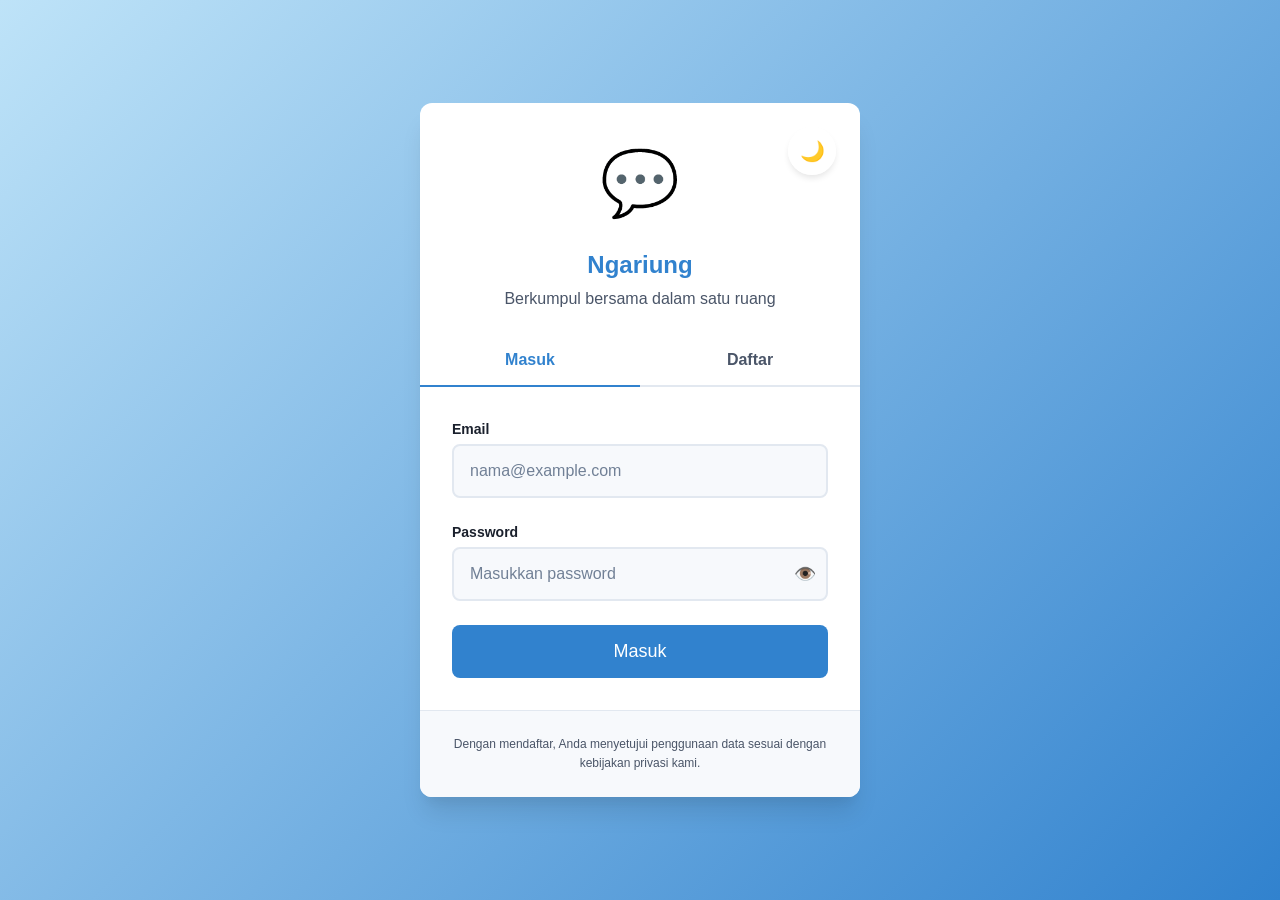
==== wwwroot/auth.html @ c13a1efe "feat: complete frontend implementation (HTML, CSS, JavaScript)" ====
<!DOCTYPE html>
<html lang="id">

<head>
    <meta charset="UTF-8">
    <meta name="viewport" content="width=device-width, initial-scale=1.0">
    <meta name="description" content="Ngariung - Login atau Daftar">
    <title>Masuk - Ngariung</title>
    <link rel="stylesheet" href="css/styles.css">
    <link rel="stylesheet" href="css/themes.css">
    <link rel="stylesheet" href="css/auth.css">
</head>

<body class="auth-page">
    <div class="auth-container">
        <div class="auth-card">
            <!-- Logo & Title -->
            <div class="auth-header">
                <div class="auth-logo">
                    <div class="logo-icon">💬</div>
                </div>
                <h1 class="auth-title">Ngariung</h1>
                <p class="auth-subtitle">Berkumpul bersama dalam satu ruang</p>
            </div>

            <!-- Tabs -->
            <div class="auth-tabs" role="tablist">
                <button class="auth-tab active" id="loginTab" role="tab" aria-selected="true" aria-controls="loginPanel"
                    data-tab="login">
                    Masuk
                </button>
                <button class="auth-tab" id="registerTab" role="tab" aria-selected="false" aria-controls="registerPanel"
                    data-tab="register">
                    Daftar
                </button>
            </div>

            <!-- Login Form -->
            <div class="auth-panel active" id="loginPanel" role="tabpanel" aria-labelledby="loginTab">
                <form id="loginForm" class="auth-form">
                    <div class="form-group">
                        <label for="loginEmail">Email</label>
                        <input type="email" id="loginEmail" name="email" class="form-input"
                            placeholder="nama@example.com" required autocomplete="email" aria-required="true">
                        <div class="form-error" id="loginEmailError"></div>
                    </div>

                    <div class="form-group">
                        <label for="loginPassword">Password</label>
                        <div class="input-with-icon">
                            <input type="password" id="loginPassword" name="password" class="form-input"
                                placeholder="Masukkan password" required autocomplete="current-password" minlength="6"
                                aria-required="true">
                            <button type="button" class="input-icon-btn toggle-password" data-target="loginPassword"
                                aria-label="Toggle password visibility">
                                👁️
                            </button>
                        </div>
                        <div class="form-error" id="loginPasswordError"></div>
                    </div>

                    <div class="form-error" id="loginFormError"></div>

                    <button type="submit" class="btn btn-primary btn-block btn-large" id="loginSubmit">
                        Masuk
                    </button>
                </form>
            </div>

            <!-- Register Form -->
            <div class="auth-panel" id="registerPanel" role="tabpanel" aria-labelledby="registerTab">
                <form id="registerForm" class="auth-form">
                    <div class="form-group">
                        <label for="registerDisplayName">Nama Tampilan <span class="required">*</span></label>
                        <input type="text" id="registerDisplayName" name="displayName" class="form-input"
                            placeholder="Nama Anda" required autocomplete="name" minlength="2" maxlength="50"
                            aria-required="true" aria-describedby="displayNameHelp">
                        <small id="displayNameHelp" class="form-help">2-50 karakter</small>
                        <div class="form-error" id="registerDisplayNameError"></div>
                    </div>

                    <div class="form-group">
                        <label for="registerEmail">Email <span class="required">*</span></label>
                        <input type="email" id="registerEmail" name="email" class="form-input"
                            placeholder="nama@example.com" required autocomplete="email" aria-required="true">
                        <div class="form-error" id="registerEmailError"></div>
                    </div>

                    <div class="form-group">
                        <label for="registerPassword">Password <span class="required">*</span></label>
                        <div class="input-with-icon">
                            <input type="password" id="registerPassword" name="password" class="form-input"
                                placeholder="Minimal 6 karakter" required autocomplete="new-password" minlength="6"
                                aria-required="true" aria-describedby="passwordHelp">
                            <button type="button" class="input-icon-btn toggle-password" data-target="registerPassword"
                                aria-label="Toggle password visibility">
                                👁️
                            </button>
                        </div>
                        <small id="passwordHelp" class="form-help">Minimal 6 karakter</small>
                        <div class="form-error" id="registerPasswordError"></div>
                    </div>

                    <div class="form-group">
                        <label for="registerConfirmPassword">Konfirmasi Password <span class="required">*</span></label>
                        <div class="input-with-icon">
                            <input type="password" id="registerConfirmPassword" name="confirmPassword"
                                class="form-input" placeholder="Masukkan password lagi" required
                                autocomplete="new-password" minlength="6" aria-required="true">
                            <button type="button" class="input-icon-btn toggle-password"
                                data-target="registerConfirmPassword" aria-label="Toggle password visibility">
                                👁️
                            </button>
                        </div>
                        <div class="form-error" id="registerConfirmPasswordError"></div>
                    </div>

                    <div class="form-error" id="registerFormError"></div>

                    <button type="submit" class="btn btn-primary btn-block btn-large" id="registerSubmit">
                        Daftar
                    </button>
                </form>
            </div>

            <!-- Footer -->
            <div class="auth-footer">
                <p class="auth-footer-text">
                    Dengan mendaftar, Anda menyetujui penggunaan data sesuai dengan kebijakan privasi kami.
                </p>
            </div>
        </div>

        <!-- Theme Toggle -->
        <div class="theme-toggle-container">
            <button class="theme-toggle-btn" id="themeToggleBtn" aria-label="Toggle tema">
                <span class="theme-icon">🌙</span>
            </button>
        </div>
    </div>

    <!-- Toast Notifications -->
    <div class="toast-container" id="toastContainer" role="region" aria-live="polite" aria-atomic="true">
        <!-- Toast notifications akan muncul di sini -->
    </div>

    <!-- Scripts -->
    <script src="js/config.js"></script>
    <script src="js/utils.js"></script>
    <script src="js/theme.js"></script>
    <script src="js/toast.js"></script>
    <script src="js/auth-page.js"></script>
</body>

</html>
---- wwwroot/css/styles.css ----
/* ===================================
   Ngariung - Main Styles
   ================================== */

/* Reset & Base Styles */
* {
    margin: 0;
    padding: 0;
    box-sizing: border-box;
}

:root {
    /* Spacing */
    --spacing-xs: 0.25rem;
    --spacing-sm: 0.5rem;
    --spacing-md: 1rem;
    --spacing-lg: 1.5rem;
    --spacing-xl: 2rem;
    
    /* Typography */
    --font-family: -apple-system, BlinkMacSystemFont, 'Segoe UI', Roboto, 'Helvetica Neue', Arial, sans-serif;
    --font-size-xs: 0.75rem;
    --font-size-sm: 0.875rem;
    --font-size-md: 1rem;
    --font-size-lg: 1.125rem;
    --font-size-xl: 1.25rem;
    --font-size-2xl: 1.5rem;
    
    /* Border Radius */
    --radius-sm: 0.25rem;
    --radius-md: 0.5rem;
    --radius-lg: 0.75rem;
    --radius-full: 9999px;
    
    /* Shadows */
    --shadow-sm: 0 1px 2px 0 rgba(0, 0, 0, 0.05);
    --shadow-md: 0 4px 6px -1px rgba(0, 0, 0, 0.1);
    --shadow-lg: 0 10px 15px -3px rgba(0, 0, 0, 0.1);
    
    /* Z-index */
    --z-dropdown: 1000;
    --z-modal: 2000;
    --z-toast: 3000;
    
    /* Transitions */
    --transition-fast: 150ms ease-in-out;
    --transition-base: 200ms ease-in-out;
    --transition-slow: 300ms ease-in-out;
    
    /* Layout */
    --sidebar-width: 280px;
    --members-width: 260px;
    --header-height: 64px;
    --composer-height: auto;
}

html {
    font-size: 16px;
    -webkit-font-smoothing: antialiased;
    -moz-osx-font-smoothing: grayscale;
}

body {
    font-family: var(--font-family);
    font-size: var(--font-size-md);
    line-height: 1.5;
    background-color: var(--bg-primary);
    color: var(--text-primary);
    overflow: hidden;
    transition: background-color var(--transition-base), color var(--transition-base);
}

/* ===================================
   Layout
   ================================== */

.app-container {
    display: grid;
    grid-template-columns: var(--sidebar-width) 1fr;
    grid-template-rows: 1fr;
    height: 100vh;
    overflow: hidden;
}

/* Sidebar */
.sidebar {
    display: flex;
    flex-direction: column;
    background-color: var(--bg-secondary);
    border-right: 1px solid var(--border-color);
    overflow: hidden;
}

.sidebar-header {
    display: flex;
    align-items: center;
    justify-content: space-between;
    padding: var(--spacing-lg);
    border-bottom: 1px solid var(--border-color);
}

.app-title {
    font-size: var(--font-size-xl);
    font-weight: 700;
    color: var(--accent-color);
}

.menu-toggle {
    display: none;
    background: none;
    border: none;
    font-size: var(--font-size-2xl);
    cursor: pointer;
    color: var(--text-primary);
    padding: var(--spacing-sm);
    border-radius: var(--radius-md);
    transition: background-color var(--transition-fast);
}

.menu-toggle:hover {
    background-color: var(--bg-hover);
}

.sidebar-actions {
    padding: var(--spacing-md);
    display: flex;
    flex-direction: column;
    gap: var(--spacing-sm);
    border-bottom: 1px solid var(--border-color);
}

.rooms-section {
    flex: 1;
    overflow-y: auto;
    padding: var(--spacing-md);
}

.section-title {
    font-size: var(--font-size-sm);
    font-weight: 600;
    text-transform: uppercase;
    letter-spacing: 0.05em;
    color: var(--text-secondary);
    margin-bottom: var(--spacing-sm);
    padding: 0 var(--spacing-sm);
}

.rooms-list {
    display: flex;
    flex-direction: column;
    gap: var(--spacing-xs);
}

.room-item {
    display: flex;
    align-items: center;
    justify-content: space-between;
    padding: var(--spacing-md);
    border-radius: var(--radius-md);
    cursor: pointer;
    transition: background-color var(--transition-fast);
    position: relative;
}

.room-item:hover {
    background-color: var(--bg-hover);
}

.room-item.active {
    background-color: var(--accent-color);
    color: white;
}

.room-item.active .room-name {
    color: white;
    font-weight: 600;
}

.room-name {
    font-size: var(--font-size-md);
    font-weight: 500;
    color: var(--text-primary);
}

.unread-badge {
    background-color: var(--error-color);
    color: white;
    font-size: var(--font-size-xs);
    font-weight: 600;
    padding: var(--spacing-xs) var(--spacing-sm);
    border-radius: var(--radius-full);
    min-width: 20px;
    text-align: center;
}

.sidebar-footer {
    padding: var(--spacing-md);
    border-top: 1px solid var(--border-color);
    display: flex;
    gap: var(--spacing-sm);
}

/* Main Chat Area */
.chat-main {
    display: flex;
    flex-direction: column;
    background-color: var(--bg-primary);
    overflow: hidden;
}

.chat-header {
    display: flex;
    align-items: center;
    justify-content: space-between;
    padding: var(--spacing-lg);
    background-color: var(--bg-secondary);
    border-bottom: 1px solid var(--border-color);
    min-height: var(--header-height);
}

.chat-header-info {
    display: flex;
    align-items: center;
    gap: var(--spacing-md);
    flex: 1;
}

.back-btn {
    display: none;
    background: none;
    border: none;
    font-size: var(--font-size-2xl);
    color: var(--text-primary);
    cursor: pointer;
    padding: var(--spacing-sm);
    border-radius: var(--radius-md);
    transition: background-color var(--transition-fast);
}

.back-btn:hover {
    background-color: var(--bg-hover);
}

.room-info {
    flex: 1;
}

.room-name {
    font-size: var(--font-size-lg);
    font-weight: 600;
    color: var(--text-primary);
}

.room-members {
    font-size: var(--font-size-sm);
    color: var(--text-secondary);
}

.chat-header-actions {
    display: flex;
    gap: var(--spacing-sm);
}

/* Connection Status */
.connection-status {
    display: flex;
    align-items: center;
    gap: var(--spacing-sm);
    padding: var(--spacing-sm) var(--spacing-lg);
    background-color: var(--bg-info);
    border-bottom: 1px solid var(--border-color);
    font-size: var(--font-size-sm);
    transition: all var(--transition-base);
}

.connection-status.hidden {
    display: none;
}

.connection-status.success {
    background-color: var(--bg-success);
    color: var(--text-success);
}

.connection-status.error {
    background-color: var(--bg-error);
    color: var(--text-error);
}

.connection-status.warning {
    background-color: var(--bg-warning);
    color: var(--text-warning);
}

.status-dot {
    width: 8px;
    height: 8px;
    border-radius: var(--radius-full);
    background-color: currentColor;
    animation: pulse 2s infinite;
}

@keyframes pulse {
    0%, 100% { opacity: 1; }
    50% { opacity: 0.5; }
}

/* Messages Container */
.messages-container {
    flex: 1;
    overflow: hidden;
    position: relative;
    background-color: var(--bg-primary);
}

.messages-scroll {
    height: 100%;
    overflow-y: auto;
    padding: var(--spacing-lg);
    scroll-behavior: smooth;
}

.messages-list {
    display: flex;
    flex-direction: column;
    gap: var(--spacing-md);
}

.message {
    display: flex;
    flex-direction: column;
    gap: var(--spacing-xs);
    animation: slideIn 0.2s ease-out;
}

@keyframes slideIn {
    from {
        opacity: 0;
        transform: translateY(10px);
    }
    to {
        opacity: 1;
        transform: translateY(0);
    }
}

.message-header {
    display: flex;
    align-items: baseline;
    gap: var(--spacing-sm);
}

.sender-name {
    font-size: var(--font-size-sm);
    font-weight: 600;
    color: var(--accent-color);
}

.message-time {
    font-size: var(--font-size-xs);
    color: var(--text-secondary);
}

.message-body {
    font-size: var(--font-size-md);
    color: var(--text-primary);
    line-height: 1.6;
    word-wrap: break-word;
    padding-left: var(--spacing-sm);
}

.message.grouped .message-header {
    display: none;
}

.message.grouped {
    gap: var(--spacing-xs);
}

/* Typing Indicators */
.typing-indicators {
    padding: var(--spacing-sm) 0;
    min-height: 24px;
}

.typing-indicator {
    font-size: var(--font-size-sm);
    color: var(--text-secondary);
    font-style: italic;
    animation: fadeIn 0.3s ease-in;
}

@keyframes fadeIn {
    from { opacity: 0; }
    to { opacity: 1; }
}

/* Welcome/Empty State */
.welcome-state,
.empty-state {
    display: flex;
    flex-direction: column;
    align-items: center;
    justify-content: center;
    text-align: center;
    padding: var(--spacing-xl);
    color: var(--text-secondary);
    height: 100%;
}

.welcome-icon {
    font-size: 4rem;
    margin-bottom: var(--spacing-lg);
}

.welcome-state h3 {
    font-size: var(--font-size-xl);
    color: var(--text-primary);
    margin-bottom: var(--spacing-sm);
}

.welcome-state p {
    font-size: var(--font-size-md);
    color: var(--text-secondary);
}

/* Scroll to Bottom Button */
.scroll-to-bottom {
    position: absolute;
    bottom: var(--spacing-lg);
    right: var(--spacing-lg);
    width: 48px;
    height: 48px;
    border-radius: var(--radius-full);
    background-color: var(--accent-color);
    color: white;
    border: none;
    font-size: var(--font-size-xl);
    cursor: pointer;
    box-shadow: var(--shadow-lg);
    transition: transform var(--transition-fast);
    z-index: 10;
}

.scroll-to-bottom:hover {
    transform: scale(1.1);
}

/* Message Composer */
.message-composer {
    display: flex;
    align-items: flex-end;
    gap: var(--spacing-sm);
    padding: var(--spacing-lg);
    background-color: var(--bg-secondary);
    border-top: 1px solid var(--border-color);
}

.input-wrapper {
    flex: 1;
    position: relative;
}

.message-input {
    width: 100%;
    min-height: 44px;
    max-height: 120px;
    padding: var(--spacing-md);
    padding-right: 60px;
    border: 1px solid var(--border-color);
    border-radius: var(--radius-lg);
    background-color: var(--bg-primary);
    color: var(--text-primary);
    font-family: var(--font-family);
    font-size: var(--font-size-md);
    resize: none;
    overflow-y: auto;
    transition: border-color var(--transition-fast);
}

.message-input:focus {
    outline: none;
    border-color: var(--accent-color);
}

.char-counter {
    position: absolute;
    bottom: var(--spacing-sm);
    right: var(--spacing-sm);
    font-size: var(--font-size-xs);
    color: var(--text-secondary);
    pointer-events: none;
}

.char-counter.warning {
    color: var(--error-color);
}

/* Members Panel */
.members-panel {
    display: none;
    flex-direction: column;
    width: var(--members-width);
    background-color: var(--bg-secondary);
    border-left: 1px solid var(--border-color);
    overflow: hidden;
}

.members-panel.show {
    display: flex;
}

.members-header {
    display: flex;
    align-items: center;
    justify-content: space-between;
    padding: var(--spacing-lg);
    border-bottom: 1px solid var(--border-color);
}

.members-header h3 {
    font-size: var(--font-size-lg);
    font-weight: 600;
}

.close-members {
    display: none;
}

.members-list {
    flex: 1;
    overflow-y: auto;
    padding: var(--spacing-md);
}

.member-item {
    display: flex;
    align-items: center;
    gap: var(--spacing-md);
    padding: var(--spacing-md);
    border-radius: var(--radius-md);
    cursor: pointer;
    transition: background-color var(--transition-fast);
}

.member-item:hover {
    background-color: var(--bg-hover);
}

.member-avatar {
    width: 40px;
    height: 40px;
    border-radius: var(--radius-full);
    background-color: var(--accent-color);
    color: white;
    display: flex;
    align-items: center;
    justify-content: center;
    font-weight: 600;
    font-size: var(--font-size-lg);
    flex-shrink: 0;
    position: relative;
}

.member-status {
    position: absolute;
    bottom: 0;
    right: 0;
    width: 12px;
    height: 12px;
    border-radius: var(--radius-full);
    border: 2px solid var(--bg-secondary);
    background-color: var(--text-secondary);
}

.member-status.online {
    background-color: var(--success-color);
}

.member-status.busy {
    background-color: var(--error-color);
}

.member-status.away {
    background-color: var(--warning-color);
}

.member-info {
    flex: 1;
}

.member-name {
    font-size: var(--font-size-md);
    font-weight: 500;
    color: var(--text-primary);
}

.member-role {
    font-size: var(--font-size-xs);
    color: var(--text-secondary);
}

/* ===================================
   Components
   ================================== */

/* Buttons */
.btn {
    display: inline-flex;
    align-items: center;
    justify-content: center;
    gap: var(--spacing-sm);
    padding: var(--spacing-sm) var(--spacing-lg);
    border: none;
    border-radius: var(--radius-md);
    font-family: var(--font-family);
    font-size: var(--font-size-md);
    font-weight: 500;
    cursor: pointer;
    transition: all var(--transition-fast);
    white-space: nowrap;
}

.btn:disabled {
    opacity: 0.5;
    cursor: not-allowed;
}

.btn-primary {
    background-color: var(--accent-color);
    color: white;
}

.btn-primary:hover:not(:disabled) {
    background-color: var(--accent-hover);
}

.btn-secondary {
    background-color: var(--bg-hover);
    color: var(--text-primary);
}

.btn-secondary:hover:not(:disabled) {
    background-color: var(--bg-tertiary);
}

.btn-text {
    background-color: transparent;
    color: var(--text-secondary);
}

.btn-text:hover:not(:disabled) {
    background-color: var(--bg-hover);
    color: var(--text-primary);
}

.btn-icon {
    padding: var(--spacing-sm);
    width: 40px;
    height: 40px;
    border-radius: var(--radius-md);
    background-color: transparent;
    border: none;
    color: var(--text-secondary);
    font-size: var(--font-size-lg);
    cursor: pointer;
    transition: all var(--transition-fast);
    display: flex;
    align-items: center;
    justify-content: center;
}

.btn-icon:hover {
    background-color: var(--bg-hover);
    color: var(--text-primary);
}

.btn-block {
    width: 100%;
}

.btn-large {
    padding: var(--spacing-md) var(--spacing-xl);
    font-size: var(--font-size-lg);
}

/* Loading State */
.loading-state {
    display: flex;
    flex-direction: column;
    align-items: center;
    justify-content: center;
    padding: var(--spacing-xl);
    gap: var(--spacing-md);
}

.spinner {
    width: 40px;
    height: 40px;
    border: 4px solid var(--border-color);
    border-top-color: var(--accent-color);
    border-radius: var(--radius-full);
    animation: spin 0.8s linear infinite;
}

@keyframes spin {
    to { transform: rotate(360deg); }
}

/* ===================================
   Responsive Design
   ================================== */

@media (max-width: 768px) {
    .app-container {
        grid-template-columns: 1fr;
    }
    
    .sidebar {
        position: fixed;
        top: 0;
        left: 0;
        width: 100%;
        height: 100%;
        z-index: 100;
        transform: translateX(-100%);
        transition: transform var(--transition-base);
    }
    
    .sidebar.show {
        transform: translateX(0);
    }
    
    .menu-toggle {
        display: block;
    }
    
    .back-btn {
        display: block;
    }
    
    .members-panel {
        position: fixed;
        top: 0;
        right: 0;
        width: 100%;
        max-width: 320px;
        height: 100%;
        z-index: 101;
        transform: translateX(100%);
        transition: transform var(--transition-base);
    }
    
    .members-panel.show {
        transform: translateX(0);
    }
    
    .close-members {
        display: block;
    }
}

@media (min-width: 769px) and (max-width: 1024px) {
    :root {
        --sidebar-width: 240px;
        --members-width: 240px;
    }
}

@media (min-width: 1400px) {
    .app-container.members-open {
        grid-template-columns: var(--sidebar-width) 1fr var(--members-width);
    }
    
    .app-container.members-open .members-panel {
        display: flex;
    }
}

/* ===================================
   Accessibility
   ================================== */

.btn:focus-visible,
.form-input:focus-visible,
.room-item:focus-visible,
.member-item:focus-visible {
    outline: 2px solid var(--accent-color);
    outline-offset: 2px;
}

@media (prefers-reduced-motion: reduce) {
    *,
    *::before,
    *::after {
        animation-duration: 0.01ms !important;
        animation-iteration-count: 1 !important;
        transition-duration: 0.01ms !important;
    }
}

/* Screen reader only */
.sr-only {
    position: absolute;
    width: 1px;
    height: 1px;
    padding: 0;
    margin: -1px;
    overflow: hidden;
    clip: rect(0, 0, 0, 0);
    white-space: nowrap;
    border-width: 0;
}
---- wwwroot/css/themes.css ----
/* ===================================
   Ngariung - Theme Styles
   Light & Dark Mode
   ================================== */

/* Default Theme Colors (Light Mode) */
:root,
:root[data-theme="light"] {
    /* Backgrounds */
    --bg-primary: #ffffff;
    --bg-secondary: #f7f9fc;
    --bg-tertiary: #e8ecf2;
    --bg-hover: #e3e8ef;

    /* Text */
    --text-primary: #1a202c;
    --text-secondary: #4a5568;
    --text-tertiary: #718096;

    /* Borders */
    --border-color: #e2e8f0;
    --border-hover: #cbd5e0;

    /* Accent Colors */
    --accent-color: #3182ce;
    --accent-hover: #2c5aa0;
    --accent-light: #bee3f8;

    /* Status Colors */
    --success-color: #38a169;
    --success-light: #c6f6d5;
    --error-color: #e53e3e;
    --error-light: #fed7d7;
    --warning-color: #dd6b20;
    --warning-light: #feebc8;
    --info-color: #3182ce;
    --info-light: #bee3f8;

    /* Status Backgrounds */
    --bg-success: #f0fdf4;
    --text-success: #166534;
    --bg-error: #fef2f2;
    --text-error: #991b1b;
    --bg-warning: #fffbeb;
    --text-warning: #92400e;
    --bg-info: #eff6ff;
    --text-info: #1e40af;

    /* Shadows */
    --shadow-color: rgba(0, 0, 0, 0.1);
    --shadow-hover: rgba(0, 0, 0, 0.15);
}

/* Dark Mode */
:root[data-theme="dark"] {
    /* Backgrounds */
    --bg-primary: #1a1d23;
    --bg-secondary: #22262e;
    --bg-tertiary: #2c313a;
    --bg-hover: #363c47;

    /* Text */
    --text-primary: #e2e8f0;
    --text-secondary: #a0aec0;
    --text-tertiary: #718096;

    /* Borders */
    --border-color: #2d3748;
    --border-hover: #4a5568;

    /* Accent Colors */
    --accent-color: #4299e1;
    --accent-hover: #63b3ed;
    --accent-light: #2c5282;

    /* Status Colors */
    --success-color: #48bb78;
    --success-light: #2f855a;
    --error-color: #f56565;
    --error-light: #c53030;
    --warning-color: #ed8936;
    --warning-light: #c05621;
    --info-color: #4299e1;
    --info-light: #2b6cb0;

    /* Status Backgrounds */
    --bg-success: #1c3d2f;
    --text-success: #9ae6b4;
    --bg-error: #3d1c1c;
    --text-error: #fc8181;
    --bg-warning: #3d2e1c;
    --text-warning: #fbd38d;
    --bg-info: #1c2d3d;
    --text-info: #90cdf4;

    /* Shadows */
    --shadow-color: rgba(0, 0, 0, 0.3);
    --shadow-hover: rgba(0, 0, 0, 0.4);
}

/* System Theme - Auto detect */
@media (prefers-color-scheme: dark) {
    :root[data-theme="system"] {
        /* Backgrounds */
        --bg-primary: #1a1d23;
        --bg-secondary: #22262e;
        --bg-tertiary: #2c313a;
        --bg-hover: #363c47;

        /* Text */
        --text-primary: #e2e8f0;
        --text-secondary: #a0aec0;
        --text-tertiary: #718096;

        /* Borders */
        --border-color: #2d3748;
        --border-hover: #4a5568;

        /* Accent Colors */
        --accent-color: #4299e1;
        --accent-hover: #63b3ed;
        --accent-light: #2c5282;

        /* Status Colors */
        --success-color: #48bb78;
        --success-light: #2f855a;
        --error-color: #f56565;
        --error-light: #c53030;
        --warning-color: #ed8936;
        --warning-light: #c05621;
        --info-color: #4299e1;
        --info-light: #2b6cb0;

        /* Status Backgrounds */
        --bg-success: #1c3d2f;
        --text-success: #9ae6b4;
        --bg-error: #3d1c1c;
        --text-error: #fc8181;
        --bg-warning: #3d2e1c;
        --text-warning: #fbd38d;
        --bg-info: #1c2d3d;
        --text-info: #90cdf4;

        /* Shadows */
        --shadow-color: rgba(0, 0, 0, 0.3);
        --shadow-hover: rgba(0, 0, 0, 0.4);
    }
}

/* Smooth theme transition */
body,
.app-container,
.sidebar,
.chat-main,
.members-panel,
.message-composer,
.modal-content {
    transition: background-color 0.3s ease, color 0.3s ease, border-color 0.3s ease;
}

/* Theme specific adjustments */

/* Dark mode scrollbar */
:root[data-theme="dark"] ::-webkit-scrollbar {
    width: 12px;
    height: 12px;
}

:root[data-theme="dark"] ::-webkit-scrollbar-track {
    background: var(--bg-secondary);
}

:root[data-theme="dark"] ::-webkit-scrollbar-thumb {
    background: var(--bg-tertiary);
    border-radius: 6px;
}

:root[data-theme="dark"] ::-webkit-scrollbar-thumb:hover {
    background: var(--bg-hover);
}

/* Light mode scrollbar */
:root[data-theme="light"] ::-webkit-scrollbar {
    width: 12px;
    height: 12px;
}

:root[data-theme="light"] ::-webkit-scrollbar-track {
    background: var(--bg-secondary);
}

:root[data-theme="light"] ::-webkit-scrollbar-thumb {
    background: var(--border-color);
    border-radius: 6px;
}

:root[data-theme="light"] ::-webkit-scrollbar-thumb:hover {
    background: var(--bg-hover);
}

/* Firefox scrollbar */
* {
    scrollbar-width: thin;
    scrollbar-color: var(--bg-tertiary) var(--bg-secondary);
}

/* Theme specific message styling */
:root[data-theme="dark"] .message:hover {
    background-color: rgba(255, 255, 255, 0.02);
}

:root[data-theme="light"] .message:hover {
    background-color: rgba(0, 0, 0, 0.02);
}

/* Code/pre blocks (if needed later) */
code,
pre {
    background-color: var(--bg-tertiary);
    color: var(--text-primary);
    border-radius: var(--radius-sm);
    padding: 2px 6px;
    font-family: 'Courier New', Courier, monospace;
    font-size: 0.9em;
}

/* Selection colors */
::selection {
    background-color: var(--accent-light);
    color: var(--text-primary);
}

:root[data-theme="dark"] ::selection {
    background-color: var(--accent-color);
    color: white;
}

/* Focus ring colors */
:root[data-theme="dark"] *:focus-visible {
    outline-color: var(--accent-hover);
}

/* Link colors */
a {
    color: var(--accent-color);
    text-decoration: none;
    transition: color var(--transition-fast);
}

a:hover {
    color: var(--accent-hover);
    text-decoration: underline;
}

/* Image/media in dark mode - prevent too bright */
:root[data-theme="dark"] img,
:root[data-theme="dark"] video {
    opacity: 0.9;
}

:root[data-theme="dark"] img:hover,
:root[data-theme="dark"] video:hover {
    opacity: 1;
}
---- wwwroot/css/auth.css ----
/* ===================================
   Ngariung - Auth Page Styles
   Login & Register
   ================================== */

.auth-page {
    display: flex;
    align-items: center;
    justify-content: center;
    min-height: 100vh;
    background: linear-gradient(135deg, var(--accent-light) 0%, var(--accent-color) 100%);
    padding: var(--spacing-lg);
    overflow: auto;
}

:root[data-theme="dark"] .auth-page {
    background: linear-gradient(135deg, #1a1d23 0%, #2d3748 100%);
}

.auth-container {
    width: 100%;
    max-width: 440px;
    position: relative;
}

.auth-card {
    background-color: var(--bg-primary);
    border-radius: var(--radius-lg);
    box-shadow: 0 20px 25px -5px rgba(0, 0, 0, 0.1), 0 10px 10px -5px rgba(0, 0, 0, 0.04);
    overflow: hidden;
    animation: slideUp 0.4s ease-out;
}

@keyframes slideUp {
    from {
        opacity: 0;
        transform: translateY(20px);
    }

    to {
        opacity: 1;
        transform: translateY(0);
    }
}

/* Header */
.auth-header {
    text-align: center;
    padding: var(--spacing-xl) var(--spacing-xl) var(--spacing-lg);
}

.auth-logo {
    display: flex;
    justify-content: center;
    margin-bottom: var(--spacing-md);
}

.logo-icon {
    font-size: 4rem;
    animation: bounce 0.6s ease-in-out;
}

@keyframes bounce {

    0%,
    100% {
        transform: translateY(0);
    }

    50% {
        transform: translateY(-10px);
    }
}

.auth-title {
    font-size: var(--font-size-2xl);
    font-weight: 700;
    color: var(--accent-color);
    margin-bottom: var(--spacing-xs);
}

.auth-subtitle {
    font-size: var(--font-size-md);
    color: var(--text-secondary);
}

/* Tabs */
.auth-tabs {
    display: flex;
    border-bottom: 2px solid var(--border-color);
}

.auth-tab {
    flex: 1;
    padding: var(--spacing-md) var(--spacing-lg);
    background: none;
    border: none;
    font-family: var(--font-family);
    font-size: var(--font-size-md);
    font-weight: 600;
    color: var(--text-secondary);
    cursor: pointer;
    position: relative;
    transition: color var(--transition-fast);
}

.auth-tab:hover {
    color: var(--text-primary);
}

.auth-tab.active {
    color: var(--accent-color);
}

.auth-tab.active::after {
    content: '';
    position: absolute;
    bottom: -2px;
    left: 0;
    right: 0;
    height: 2px;
    background-color: var(--accent-color);
    animation: slideIn 0.3s ease-out;
}

@keyframes slideIn {
    from {
        transform: scaleX(0);
    }

    to {
        transform: scaleX(1);
    }
}

/* Panels */
.auth-panel {
    display: none;
    padding: var(--spacing-xl);
}

.auth-panel.active {
    display: block;
    animation: fadeIn 0.3s ease-out;
}

@keyframes fadeIn {
    from {
        opacity: 0;
    }

    to {
        opacity: 1;
    }
}

.auth-form {
    display: flex;
    flex-direction: column;
    gap: var(--spacing-lg);
}

/* Form Groups */
.form-group {
    display: flex;
    flex-direction: column;
    gap: var(--spacing-xs);
}

.form-group label {
    font-size: var(--font-size-sm);
    font-weight: 600;
    color: var(--text-primary);
}

.required {
    color: var(--error-color);
}

.form-input {
    width: 100%;
    padding: var(--spacing-md);
    border: 2px solid var(--border-color);
    border-radius: var(--radius-md);
    background-color: var(--bg-secondary);
    color: var(--text-primary);
    font-family: var(--font-family);
    font-size: var(--font-size-md);
    transition: border-color var(--transition-fast), background-color var(--transition-fast);
}

.form-input:focus {
    outline: none;
    border-color: var(--accent-color);
    background-color: var(--bg-primary);
}

.form-input::placeholder {
    color: var(--text-tertiary);
}

.form-input:disabled {
    opacity: 0.6;
    cursor: not-allowed;
}

/* Input with icon (password toggle) */
.input-with-icon {
    position: relative;
}

.input-with-icon .form-input {
    padding-right: 48px;
}

.input-icon-btn {
    position: absolute;
    right: 4px;
    top: 50%;
    transform: translateY(-50%);
    background: none;
    border: none;
    padding: var(--spacing-sm);
    cursor: pointer;
    font-size: var(--font-size-lg);
    color: var(--text-secondary);
    border-radius: var(--radius-sm);
    transition: background-color var(--transition-fast);
}

.input-icon-btn:hover {
    background-color: var(--bg-hover);
}

.input-icon-btn:focus {
    outline: 2px solid var(--accent-color);
    outline-offset: 2px;
}

/* Form Help Text */
.form-help {
    font-size: var(--font-size-xs);
    color: var(--text-secondary);
    margin-top: var(--spacing-xs);
}

/* Form Errors */
.form-error {
    font-size: var(--font-size-sm);
    color: var(--error-color);
    margin-top: var(--spacing-xs);
    display: none;
}

.form-error:not(:empty) {
    display: block;
    animation: shake 0.3s ease-in-out;
}

@keyframes shake {

    0%,
    100% {
        transform: translateX(0);
    }

    25% {
        transform: translateX(-5px);
    }

    75% {
        transform: translateX(5px);
    }
}

.form-input.error {
    border-color: var(--error-color);
}

/* Radio Group */
.radio-group {
    display: flex;
    flex-direction: column;
    gap: var(--spacing-sm);
}

.radio-label {
    display: flex;
    align-items: flex-start;
    gap: var(--spacing-md);
    padding: var(--spacing-md);
    border: 2px solid var(--border-color);
    border-radius: var(--radius-md);
    cursor: pointer;
    transition: border-color var(--transition-fast), background-color var(--transition-fast);
}

.radio-label:hover {
    border-color: var(--accent-color);
    background-color: var(--bg-secondary);
}

.radio-label input[type="radio"] {
    margin-top: 2px;
    cursor: pointer;
}

.radio-label input[type="radio"]:checked+.radio-text {
    color: var(--accent-color);
}

.radio-label:has(input:checked) {
    border-color: var(--accent-color);
    background-color: var(--accent-light);
}

:root[data-theme="dark"] .radio-label:has(input:checked) {
    background-color: rgba(66, 153, 225, 0.1);
}

.radio-text {
    display: flex;
    flex-direction: column;
    gap: var(--spacing-xs);
}

.radio-text strong {
    font-weight: 600;
    color: var(--text-primary);
}

.radio-text small {
    font-size: var(--font-size-xs);
    color: var(--text-secondary);
}

/* Footer */
.auth-footer {
    padding: var(--spacing-lg) var(--spacing-xl);
    background-color: var(--bg-secondary);
    border-top: 1px solid var(--border-color);
}

.auth-footer-text {
    font-size: var(--font-size-xs);
    color: var(--text-secondary);
    text-align: center;
    line-height: 1.6;
}

/* Theme Toggle */
.theme-toggle-container {
    position: absolute;
    top: var(--spacing-lg);
    right: var(--spacing-lg);
}

.theme-toggle-btn {
    width: 48px;
    height: 48px;
    border-radius: var(--radius-full);
    background-color: rgba(255, 255, 255, 0.9);
    border: none;
    cursor: pointer;
    font-size: var(--font-size-xl);
    display: flex;
    align-items: center;
    justify-content: center;
    box-shadow: var(--shadow-md);
    transition: transform var(--transition-fast), background-color var(--transition-fast);
}

.theme-toggle-btn:hover {
    transform: scale(1.1);
}

:root[data-theme="dark"] .theme-toggle-btn {
    background-color: var(--bg-secondary);
}

/* Loading State */
.auth-form .btn:disabled {
    position: relative;
}

.auth-form .btn:disabled::after {
    content: '';
    position: absolute;
    width: 16px;
    height: 16px;
    margin-left: 8px;
    border: 2px solid transparent;
    border-top-color: currentColor;
    border-radius: 50%;
    animation: spin 0.6s linear infinite;
}

/* Responsive */
@media (max-width: 480px) {
    .auth-page {
        padding: var(--spacing-md);
    }

    .auth-container {
        max-width: 100%;
    }

    .auth-panel {
        padding: var(--spacing-lg);
    }

    .theme-toggle-container {
        top: var(--spacing-md);
        right: var(--spacing-md);
    }

    .theme-toggle-btn {
        width: 40px;
        height: 40px;
    }
}

/* Accessibility */
.auth-tab:focus-visible {
    outline: 2px solid var(--accent-color);
    outline-offset: -2px;
}

.radio-label:focus-within {
    outline: 2px solid var(--accent-color);
    outline-offset: 2px;
}
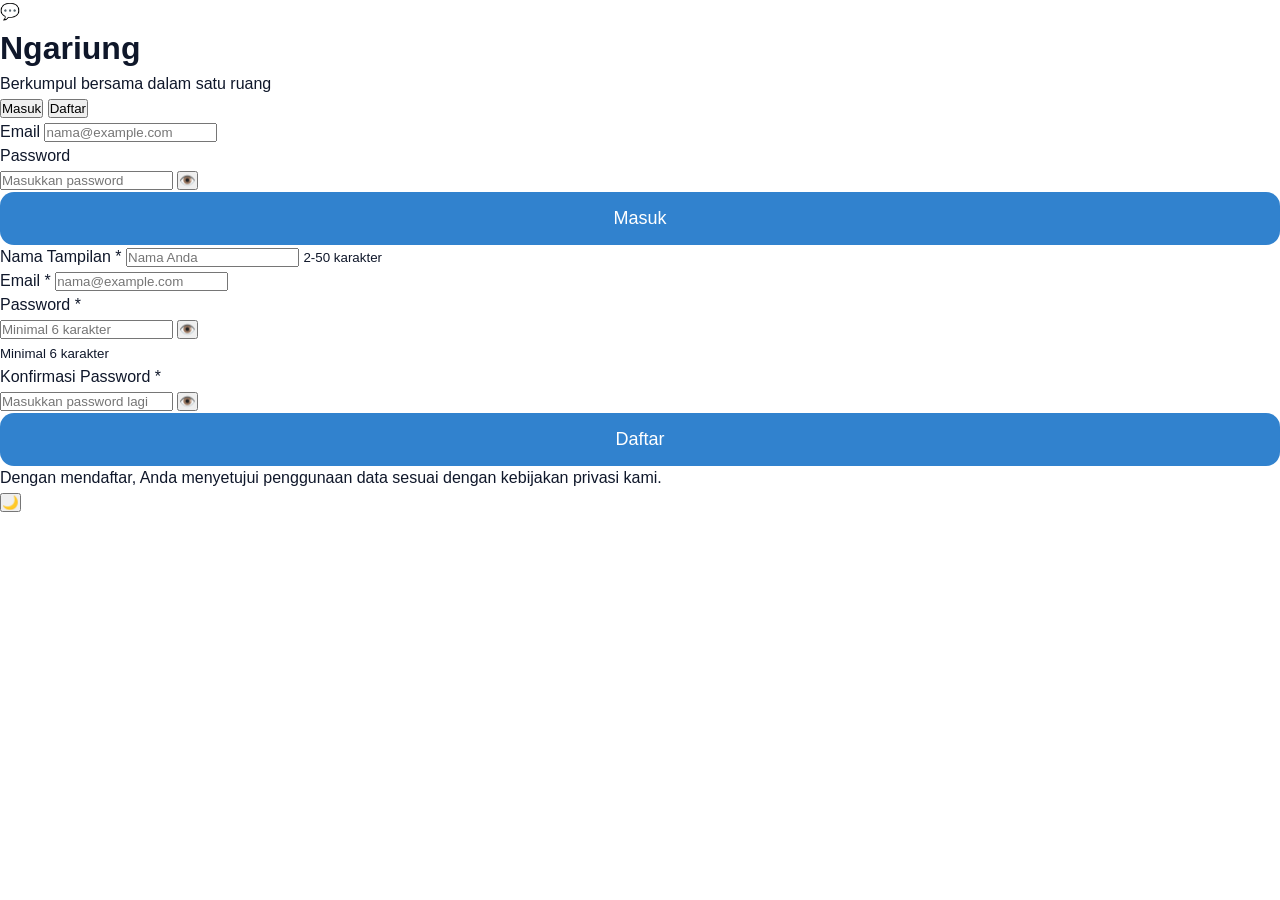
==== commit 6bbcef08: "feat: upgrade UI to modern elegant design with glassmorphism and gradients" ====
--- a/wwwroot/auth.html
+++ b/wwwroot/auth.html
@@ -8,6 +8,7 @@
     <title>Masuk - Ngariung</title>
     <link rel="stylesheet" href="css/styles.css">
     <link rel="stylesheet" href="css/themes.css">
+    <link rel="stylesheet" href="css/themes-modern.css">
     <link rel="stylesheet" href="css/auth.css">
 </head>
 
--- a/wwwroot/css/themes-modern.css
+++ b/wwwroot/css/themes-modern.css
@@ -0,0 +1,388 @@
+/* ===================================
+   Ngariung - Modern Premium Theme
+   Elegant Design with Glassmorphism
+   ================================== */
+
+/* Modern Light Theme */
+:root,
+:root[data-theme="light"] {
+    /* Primary Gradient Colors */
+    --primary: #6366f1;
+    --primary-hover: #4f46e5;
+    --primary-light: #a5b4fc;
+    --primary-dark: #3730a3;
+    --primary-gradient: linear-gradient(135deg, #667eea 0%, #764ba2 100%);
+    --primary-glow: 0 0 20px rgba(99, 102, 241, 0.3);
+
+    /* Background - Modern Light */
+    --bg-primary: #ffffff;
+    --bg-secondary: #f8fafc;
+    --bg-tertiary: #f1f5f9;
+    --bg-hover: #e2e8f0;
+    --bg-accent: linear-gradient(135deg, #f8fafc 0%, #e0e7ff 100%);
+
+    /* Glassmorphism */
+    --glass-bg: rgba(255, 255, 255, 0.75);
+    --glass-border: rgba(255, 255, 255, 0.2);
+    --glass-shadow: 0 8px 32px rgba(99, 102, 241, 0.08);
+
+    /* Text Colors */
+    --text-primary: #0f172a;
+    --text-secondary: #475569;
+    --text-tertiary: #94a3b8;
+    --text-muted: #cbd5e1;
+
+    /* Borders */
+    --border-color: #e2e8f0;
+    --border-hover: #cbd5e1;
+    --border-focus: #6366f1;
+
+    /* Status Colors - Vibrant */
+    --success: #10b981;
+    --success-light: #d1fae5;
+    --success-glow: 0 0 20px rgba(16, 185, 129, 0.3);
+
+    --warning: #f59e0b;
+    --warning-light: #fed7aa;
+    --warning-glow: 0 0 20px rgba(245, 158, 11, 0.3);
+
+    --danger: #ef4444;
+    --danger-light: #fee2e2;
+    --danger-glow: 0 0 20px rgba(239, 68, 68, 0.3);
+
+    --info: #3b82f6;
+    --info-light: #dbeafe;
+    --info-glow: 0 0 20px rgba(59, 130, 246, 0.3);
+
+    /* Modern Shadows - Soft & Layered */
+    --shadow-xs: 0 1px 2px rgba(99, 102, 241, 0.04);
+    --shadow-sm: 0 2px 4px rgba(99, 102, 241, 0.06), 0 1px 2px rgba(99, 102, 241, 0.04);
+    --shadow-md: 0 4px 8px rgba(99, 102, 241, 0.08), 0 2px 4px rgba(99, 102, 241, 0.06);
+    --shadow-lg: 0 8px 16px rgba(99, 102, 241, 0.10), 0 4px 8px rgba(99, 102, 241, 0.08);
+    --shadow-xl: 0 16px 32px rgba(99, 102, 241, 0.12), 0 8px 16px rgba(99, 102, 241, 0.10);
+    --shadow-2xl: 0 24px 48px rgba(99, 102, 241, 0.15), 0 12px 24px rgba(99, 102, 241, 0.12);
+
+    /* Blur Effects */
+    --blur-sm: blur(8px);
+    --blur-md: blur(16px);
+    --blur-lg: blur(24px);
+
+    /* Border Radius - Rounded */
+    --radius-xs: 6px;
+    --radius-sm: 10px;
+    --radius-md: 14px;
+    --radius-lg: 18px;
+    --radius-xl: 24px;
+    --radius-2xl: 32px;
+    --radius-full: 9999px;
+
+    /* Transitions - Smooth */
+    --transition-fast: 150ms cubic-bezier(0.4, 0, 0.2, 1);
+    --transition-base: 250ms cubic-bezier(0.4, 0, 0.2, 1);
+    --transition-slow: 350ms cubic-bezier(0.4, 0, 0.2, 1);
+    --transition-spring: 400ms cubic-bezier(0.34, 1.56, 0.64, 1);
+}
+
+/* Modern Dark Theme */
+:root[data-theme="dark"] {
+    /* Primary - Lighter for dark bg */
+    --primary: #818cf8;
+    --primary-hover: #a5b4fc;
+    --primary-light: #c7d2fe;
+    --primary-dark: #6366f1;
+    --primary-gradient: linear-gradient(135deg, #818cf8 0%, #a78bfa 100%);
+    --primary-glow: 0 0 30px rgba(129, 140, 248, 0.4);
+
+    /* Background - Deep Dark with Blue tint */
+    --bg-primary: #0f172a;
+    --bg-secondary: #1e293b;
+    --bg-tertiary: #334155;
+    --bg-hover: #475569;
+    --bg-accent: linear-gradient(135deg, #1e293b 0%, #312e81 100%);
+
+    /* Glassmorphism Dark */
+    --glass-bg: rgba(30, 41, 59, 0.65);
+    --glass-border: rgba(255, 255, 255, 0.1);
+    --glass-shadow: 0 8px 32px rgba(0, 0, 0, 0.4);
+
+    /* Text Colors */
+    --text-primary: #f1f5f9;
+    --text-secondary: #cbd5e1;
+    --text-tertiary: #94a3b8;
+    --text-muted: #64748b;
+
+    /* Borders */
+    --border-color: #334155;
+    --border-hover: #475569;
+    --border-focus: #818cf8;
+
+    /* Status Colors - Brighter for dark */
+    --success: #34d399;
+    --success-light: #065f46;
+    --success-glow: 0 0 30px rgba(52, 211, 153, 0.4);
+
+    --warning: #fbbf24;
+    --warning-light: #78350f;
+    --warning-glow: 0 0 30px rgba(251, 191, 36, 0.4);
+
+    --danger: #f87171;
+    --danger-light: #7f1d1d;
+    --danger-glow: 0 0 30px rgba(248, 113, 113, 0.4);
+
+    --info: #60a5fa;
+    --info-light: #1e3a8a;
+    --info-glow: 0 0 30px rgba(96, 165, 250, 0.4);
+
+    /* Dark Shadows - Deeper */
+    --shadow-xs: 0 1px 2px rgba(0, 0, 0, 0.2);
+    --shadow-sm: 0 2px 4px rgba(0, 0, 0, 0.3), 0 1px 2px rgba(0, 0, 0, 0.2);
+    --shadow-md: 0 4px 8px rgba(0, 0, 0, 0.4), 0 2px 4px rgba(0, 0, 0, 0.3);
+    --shadow-lg: 0 8px 16px rgba(0, 0, 0, 0.5), 0 4px 8px rgba(0, 0, 0, 0.4);
+    --shadow-xl: 0 16px 32px rgba(0, 0, 0, 0.6), 0 8px 16px rgba(0, 0, 0, 0.5);
+    --shadow-2xl: 0 24px 48px rgba(0, 0, 0, 0.7), 0 12px 24px rgba(0, 0, 0, 0.6);
+}
+
+/* ===================================
+   Modern Component Styles
+   ================================== */
+
+/* Smooth Transitions on Everything */
+* {
+    transition: background-color var(--transition-base),
+        color var(--transition-base),
+        border-color var(--transition-base),
+        box-shadow var(--transition-base),
+        transform var(--transition-base),
+        opacity var(--transition-base);
+}
+
+/* Smooth Scrolling */
+html {
+    scroll-behavior: smooth;
+}
+
+/* Modern Scrollbar */
+::-webkit-scrollbar {
+    width: 10px;
+    height: 10px;
+}
+
+::-webkit-scrollbar-track {
+    background: var(--bg-secondary);
+    border-radius: var(--radius-sm);
+}
+
+::-webkit-scrollbar-thumb {
+    background: var(--border-color);
+    border-radius: var(--radius-sm);
+    border: 2px solid var(--bg-secondary);
+}
+
+::-webkit-scrollbar-thumb:hover {
+    background: var(--primary);
+}
+
+/* Firefox Scrollbar */
+* {
+    scrollbar-width: thin;
+    scrollbar-color: var(--border-color) var(--bg-secondary);
+}
+
+/* Selection - Primary Color */
+::selection {
+    background: var(--primary);
+    color: white;
+    text-shadow: none;
+}
+
+/* Focus Ring - Modern */
+*:focus-visible {
+    outline: 2px solid var(--primary);
+    outline-offset: 2px;
+    border-radius: var(--radius-sm);
+}
+
+/* Links - Elegant */
+a {
+    color: var(--primary);
+    text-decoration: none;
+    transition: all var(--transition-fast);
+    position: relative;
+}
+
+a:hover {
+    color: var(--primary-hover);
+}
+
+a:hover::after {
+    content: '';
+    position: absolute;
+    bottom: -2px;
+    left: 0;
+    right: 0;
+    height: 2px;
+    background: var(--primary-gradient);
+    border-radius: var(--radius-full);
+}
+
+/* Code Blocks - Modern */
+code,
+pre {
+    background: var(--bg-tertiary);
+    color: var(--text-primary);
+    border-radius: var(--radius-sm);
+    padding: 2px 8px;
+    font-family: 'JetBrains Mono', 'Fira Code', 'Courier New', monospace;
+    font-size: 0.9em;
+    border: 1px solid var(--border-color);
+}
+
+/* Backdrop Blur Support */
+@supports ((-webkit-backdrop-filter: none) or (backdrop-filter: none)) {
+    .glass-effect {
+        background: var(--glass-bg);
+        border: 1px solid var(--glass-border);
+        backdrop-filter: var(--blur-md);
+        -webkit-backdrop-filter: var(--blur-md);
+    }
+}
+
+/* Gradient Text */
+.gradient-text {
+    background: var(--primary-gradient);
+    -webkit-background-clip: text;
+    -webkit-text-fill-color: transparent;
+    background-clip: text;
+    font-weight: 700;
+}
+
+/* Glow Effect for Interactive Elements */
+.glow-on-hover:hover {
+    box-shadow: var(--primary-glow);
+}
+
+/* Pulse Animation for Notifications */
+@keyframes pulse-glow {
+
+    0%,
+    100% {
+        box-shadow: 0 0 0 0 var(--primary);
+    }
+
+    50% {
+        box-shadow: 0 0 0 8px transparent;
+    }
+}
+
+.pulse-glow {
+    animation: pulse-glow 2s cubic-bezier(0.4, 0, 0.6, 1) infinite;
+}
+
+/* Shimmer Loading Effect */
+@keyframes shimmer {
+    0% {
+        background-position: -1000px 0;
+    }
+
+    100% {
+        background-position: 1000px 0;
+    }
+}
+
+.shimmer {
+    background: linear-gradient(90deg,
+            var(--bg-secondary) 0%,
+            var(--bg-tertiary) 20%,
+            var(--bg-secondary) 40%,
+            var(--bg-secondary) 100%);
+    background-size: 1000px 100%;
+    animation: shimmer 2s linear infinite;
+}
+
+/* Fade In Animation */
+@keyframes fadeIn {
+    from {
+        opacity: 0;
+        transform: translateY(10px);
+    }
+
+    to {
+        opacity: 1;
+        transform: translateY(0);
+    }
+}
+
+.fade-in {
+    animation: fadeIn var(--transition-base) ease-out;
+}
+
+/* Slide In Animation */
+@keyframes slideIn {
+    from {
+        transform: translateX(-20px);
+        opacity: 0;
+    }
+
+    to {
+        transform: translateX(0);
+        opacity: 1;
+    }
+}
+
+.slide-in {
+    animation: slideIn var(--transition-base) ease-out;
+}
+
+/* Scale In Animation */
+@keyframes scaleIn {
+    from {
+        transform: scale(0.95);
+        opacity: 0;
+    }
+
+    to {
+        transform: scale(1);
+        opacity: 1;
+    }
+}
+
+.scale-in {
+    animation: scaleIn var(--transition-base) ease-out;
+}
+
+/* Reduce Motion for Accessibility */
+@media (prefers-reduced-motion: reduce) {
+
+    *,
+    *::before,
+    *::after {
+        animation-duration: 0.01ms !important;
+        animation-iteration-count: 1 !important;
+        transition-duration: 0.01ms !important;
+        scroll-behavior: auto !important;
+    }
+}
+
+/* Dark Mode Images - Slightly Dimmed */
+:root[data-theme="dark"] img:not([src*=".svg"]),
+:root[data-theme="dark"] video {
+    opacity: 0.9;
+    transition: opacity var(--transition-fast);
+}
+
+:root[data-theme="dark"] img:not([src*=".svg"]):hover,
+:root[data-theme="dark"] video:hover {
+    opacity: 1;
+}
+
+/* System Theme Support */
+@media (prefers-color-scheme: dark) {
+    :root[data-theme="system"] {
+        /* Copy all dark theme variables */
+        --primary: #818cf8;
+        --bg-primary: #0f172a;
+        --bg-secondary: #1e293b;
+        --text-primary: #f1f5f9;
+        /* ... etc */
+    }
+}
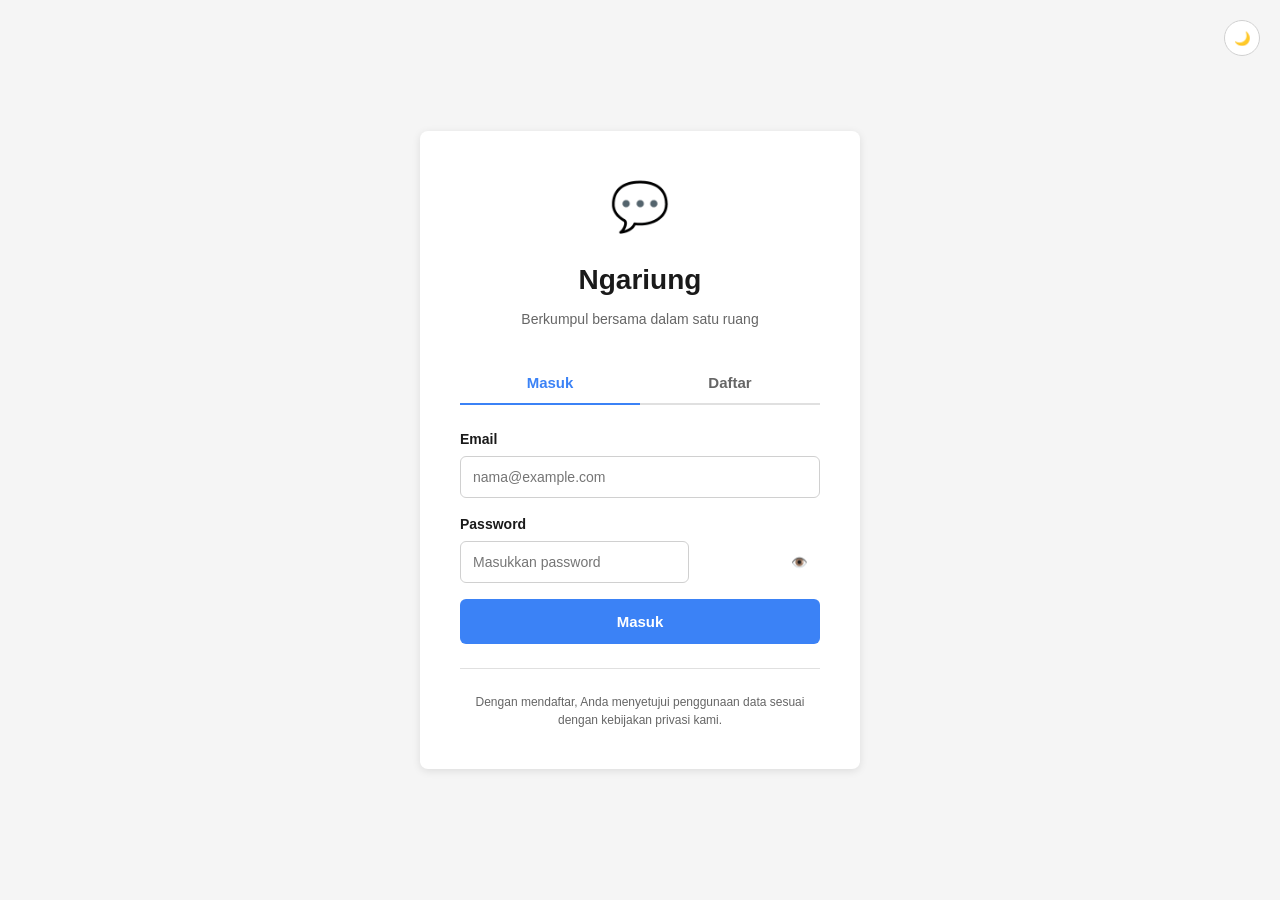
==== commit 9b23df04: "fix: replace with ultra simple clean design" ====
--- a/wwwroot/auth.html
+++ b/wwwroot/auth.html
@@ -8,8 +8,7 @@
     <title>Masuk - Ngariung</title>
     <link rel="stylesheet" href="css/styles.css">
     <link rel="stylesheet" href="css/themes.css">
-    <link rel="stylesheet" href="css/themes-modern.css">
-    <link rel="stylesheet" href="css/auth.css">
+    <link rel="stylesheet" href="css/auth-new.css">
 </head>
 
 <body class="auth-page">
--- a/wwwroot/css/auth-new.css
+++ b/wwwroot/css/auth-new.css
@@ -0,0 +1,260 @@
+/* Simple Clean Auth Page */
+body.auth-page {
+    min-height: 100vh;
+    display: flex;
+    align-items: center;
+    justify-content: center;
+    background: #f5f5f5;
+    padding: 20px;
+    font-family: -apple-system, BlinkMacSystemFont, 'Segoe UI', sans-serif;
+}
+
+:root[data-theme="dark"] body.auth-page {
+    background: #1a1a1a;
+}
+
+.auth-container {
+    width: 100%;
+    max-width: 440px;
+}
+
+/* Simple Card */
+.auth-card {
+    background: white;
+    border-radius: 8px;
+    box-shadow: 0 2px 8px rgba(0, 0, 0, 0.1);
+    padding: 40px;
+}
+
+:root[data-theme="dark"] .auth-card {
+    background: #2a2a2a;
+}
+
+/* Header */
+.auth-header {
+    text-align: center;
+    margin-bottom: 32px;
+}
+
+.logo-icon {
+    font-size: 48px;
+    margin-bottom: 16px;
+}
+
+.auth-title {
+    font-size: 28px;
+    font-weight: 700;
+    color: #1a1a1a;
+    margin: 0 0 8px 0;
+}
+
+:root[data-theme="dark"] .auth-title {
+    color: #ffffff;
+}
+
+.auth-subtitle {
+    font-size: 14px;
+    color: #666;
+    margin: 0;
+}
+
+:root[data-theme="dark"] .auth-subtitle {
+    color: #999;
+}
+
+/* Tabs */
+.auth-tabs {
+    display: flex;
+    border-bottom: 2px solid #e0e0e0;
+    margin-bottom: 24px;
+}
+
+:root[data-theme="dark"] .auth-tabs {
+    border-color: #404040;
+}
+
+.auth-tab {
+    flex: 1;
+    padding: 12px;
+    background: none;
+    border: none;
+    border-bottom: 2px solid transparent;
+    margin-bottom: -2px;
+    color: #666;
+    font-size: 15px;
+    font-weight: 600;
+    cursor: pointer;
+}
+
+.auth-tab.active {
+    color: #3b82f6;
+    border-bottom-color: #3b82f6;
+}
+
+/* Forms */
+.auth-panel {
+    display: none;
+}
+
+.auth-panel.active {
+    display: block;
+}
+
+.auth-form {
+    display: flex;
+    flex-direction: column;
+    gap: 16px;
+}
+
+.form-group {
+    display: flex;
+    flex-direction: column;
+    gap: 6px;
+}
+
+.form-group label {
+    font-size: 14px;
+    font-weight: 600;
+    color: #1a1a1a;
+}
+
+:root[data-theme="dark"] .form-group label {
+    color: #ffffff;
+}
+
+.required {
+    color: #ef4444;
+}
+
+/* Inputs */
+.form-input {
+    padding: 12px;
+    border: 1px solid #d0d0d0;
+    border-radius: 6px;
+    font-size: 14px;
+    background: white;
+    color: #1a1a1a;
+}
+
+:root[data-theme="dark"] .form-input {
+    background: #333;
+    border-color: #555;
+    color: #fff;
+}
+
+.form-input:focus {
+    outline: none;
+    border-color: #3b82f6;
+    box-shadow: 0 0 0 3px rgba(59, 130, 246, 0.1);
+}
+
+.input-with-icon {
+    position: relative;
+}
+
+.input-with-icon .form-input {
+    padding-right: 40px;
+}
+
+.input-icon-btn {
+    position: absolute;
+    right: 8px;
+    top: 50%;
+    transform: translateY(-50%);
+    background: none;
+    border: none;
+    cursor: pointer;
+    padding: 4px;
+}
+
+.form-help {
+    font-size: 12px;
+    color: #666;
+}
+
+.form-error {
+    font-size: 13px;
+    color: #ef4444;
+    display: none;
+}
+
+/* Button */
+.btn {
+    padding: 12px 24px;
+    border-radius: 6px;
+    font-size: 15px;
+    font-weight: 600;
+    border: none;
+    cursor: pointer;
+    font-family: inherit;
+}
+
+.btn-primary {
+    background: #3b82f6;
+    color: white;
+}
+
+.btn-primary:hover {
+    background: #2563eb;
+}
+
+.btn-primary:disabled {
+    opacity: 0.5;
+    cursor: not-allowed;
+}
+
+.btn-block {
+    width: 100%;
+}
+
+.btn-large {
+    padding: 14px;
+}
+
+/* Footer */
+.auth-footer {
+    margin-top: 24px;
+    padding-top: 24px;
+    border-top: 1px solid #e0e0e0;
+    text-align: center;
+}
+
+:root[data-theme="dark"] .auth-footer {
+    border-color: #404040;
+}
+
+.auth-footer-text {
+    font-size: 12px;
+    color: #666;
+}
+
+/* Theme Toggle */
+.theme-toggle-container {
+    position: fixed;
+    top: 20px;
+    right: 20px;
+}
+
+.theme-toggle-btn {
+    width: 36px;
+    height: 36px;
+    border-radius: 18px;
+    border: 1px solid #d0d0d0;
+    background: white;
+    cursor: pointer;
+    display: flex;
+    align-items: center;
+    justify-content: center;
+}
+
+:root[data-theme="dark"] .theme-toggle-btn {
+    background: #2a2a2a;
+    border-color: #404040;
+}
+
+/* Mobile */
+@media (max-width: 640px) {
+    .auth-card {
+        padding: 32px 24px;
+    }
+}
